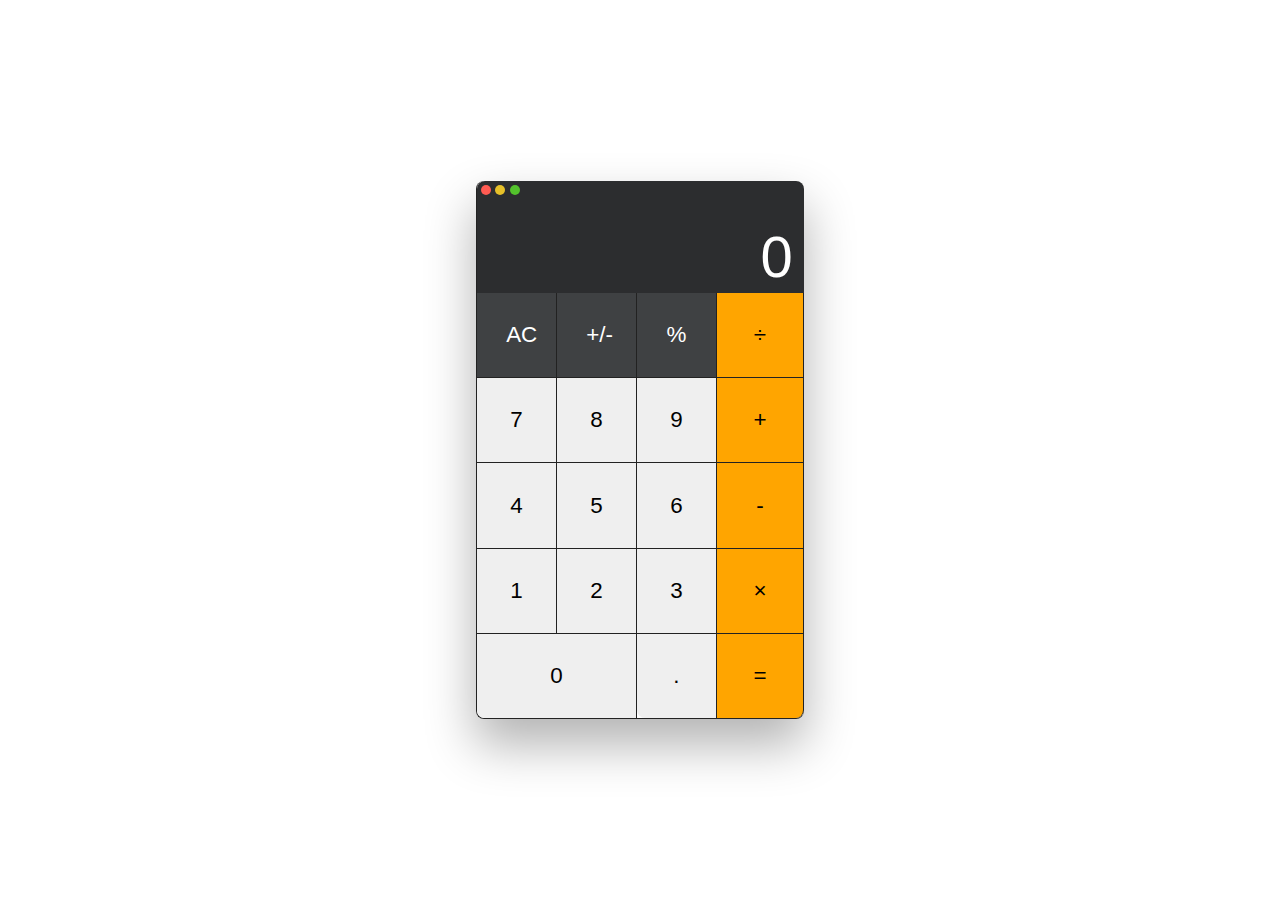
==== index.html @ 4de892c5 "Initial commit" ====
<!DOCTYPE html>
<html lang="en">

<head>
  <meta charset="UTF-8">
  <meta http-equiv="X-UA-Compatible" content="IE=edge">
  <meta name="viewport" content="width=device-width, initial-scale=1.0">
  <link rel="stylesheet" href="style.css">
  <title>Document</title>
</head>

<body>
  <article class="calculator">
    <section class="result-container">
      <nav class="navigation">
        <span class="close"></span>
        <span class="minimize"></span>
        <span class="zoom"></span>
      </nav>
      <div class="result" id="result">0</div>
    </section>
    <section class="contents">
      <section class="numbers">
        <section class="clear">
          <button id="ac" class="number">AC</button>
          <button id="ac" class="number">+/-</button>
          <button id="ac" class="number">%</button>

        </section>
        <div class="first-row">
          <button class="number">7</button>
          <button class="number">8</button>
          <button class="number">9</button>
        </div>
        <div class="second-row">
          <button class="number">4</button>
          <button class="number">5</button>
          <button class="number">6</button>
        </div>
        <div class="third-row">
          <button class="number">1</button>
          <button class="number">2</button>
          <button class="number">3</button>
        </div>
        <div class="fourth-row">
          <button id="long" class="number">0</button>
          <button class="number">.</button>
        </div>
      </section>
      <section class="operators">
        <button class="operator">÷</button>
        <button class="operator">+</button>
        <button class="operator">-</button>
        <button class="operator">×</button>
        <button class="operator">=</button>
      </section>
    </section>
  </article>
  <script src="script.js"></script>
</body>


</html>
---- style.css ----
html,
body {
  height: 100%;
  min-height: 100%;

  margin: 0;
  padding: 0;
  background-color: #fff;
  display: flex;
  justify-content: center;
  align-items: center;
}

* {
  font-family: -apple-system, BlinkMacSystemFont, "Segoe UI", Roboto, Oxygen,
    Ubuntu, Cantarell, "Open Sans", "Helvetica Neue", sans-serif;
  margin: 0;
  padding: 0;
  border: 0;
  outline: 0;
  box-sizing: border-box;
  font-weight: 200;
}

button {
  cursor: pointer;
}

.calculator {
  width: 20.5rem;
  border-left: 1px solid #222;
  border-bottom: 1px solid #222;
  border-radius: 0.5rem;
  box-shadow: 0px 25px 50px 1px rgb(0 0 0 / 30%);
}

.calculator .result-container {
  height: 7rem;
  background: #2c2d2f;
  border-radius: 0.5rem 0.5rem 0 0;
}

.calculator .result-container .navigation {
  margin-left: 4px;
}

.calculator .result-container .navigation > * {
  display: inline-block;
  width: 10px;
  height: 10px;
  border-radius: 50%;
}

.calculator .result-container .navigation .close {
  background: #ff5b52;
}

.calculator .result-container .navigation .minimize {
  background: #e6c029;
}

.calculator .result-container .navigation .zoom {
  background: #53c22c;
}

.calculator .result-container .result {
  padding: 0.3rem 0.7rem;
  height: calc(100% - 1rem);
  display: flex;
  justify-content: flex-end;
  align-items: flex-end;
  text-align: right;
  color: #fff;
  font-size: 3.625rem;
}

.calculator .contents {
  display: flex;
}

.calculator .contents button:hover {
  background: white;
}

.calculator .contents button:active {
  box-shadow: 0 0 10px 0 rgb(0 0 0 / 15%) inset;
}

.calculator .contents .clear #ac {
  background: #3f4143;
  color: white;
}

.calculator .contents .clear #ac:hover {
  background: #666666;
}

.calculator .contents .clear #ac:active {
  box-shadow: 0 0 10px 0 rgb(0 0 0 / 20%) inset;
}

.calculator .contents .clear,
.calculator .contents .numbers {
  display: flex;
  flex-direction: column;
  width: 15rem;
}

.calculator .contents .operators {
  display: flex;
  flex-direction: column;
  width: 100%;
}

.calculator .contents .numbers .first-row,
.calculator .contents .numbers .second-row,
.calculator .contents .numbers .third-row,
.calculator .contents .numbers .fourth-row,
.calculator .contents .numbers .clear {
  display: flex;
  flex-direction: row;
}

.calculator .contents .operators .operator {
  background: orange;
}

.calculator .contents .operators .operator:hover {
  background: rgb(199, 176, 133);
}

.calculator .contents .operators .operator:last-child {
  border-radius: 0 0 0.5rem 0;
  border-right: 1px solid #222;
  padding: 1.825rem 0;
  font-size: 1.4rem;
}

.calculator .contents .numbers .clear #ac,
.calculator .contents .operator:not(:last-child) {
  border-right: 1px solid #222;
  border-bottom: 1px solid #222;
  padding: 1.825rem;
  font-size: 1.4rem;
}

.calculator .contents .numbers .number {
  border-right: 1px solid #222;
  border-bottom: 1px solid #222;
  width: 5rem;
  padding: 1.825rem 0;
  font-size: 1.4rem;
}

.calculator .contents .numbers .clear {
  width: 100%;
}

.calculator .contents .numbers .fourth-row .number {
  border-bottom: 0;
}

.calculator .contents .numbers .fourth-row .number {
  width: 100%;
  border-radius: 0 0 0 0.5rem;
}

#long {
  width: 480px;
}
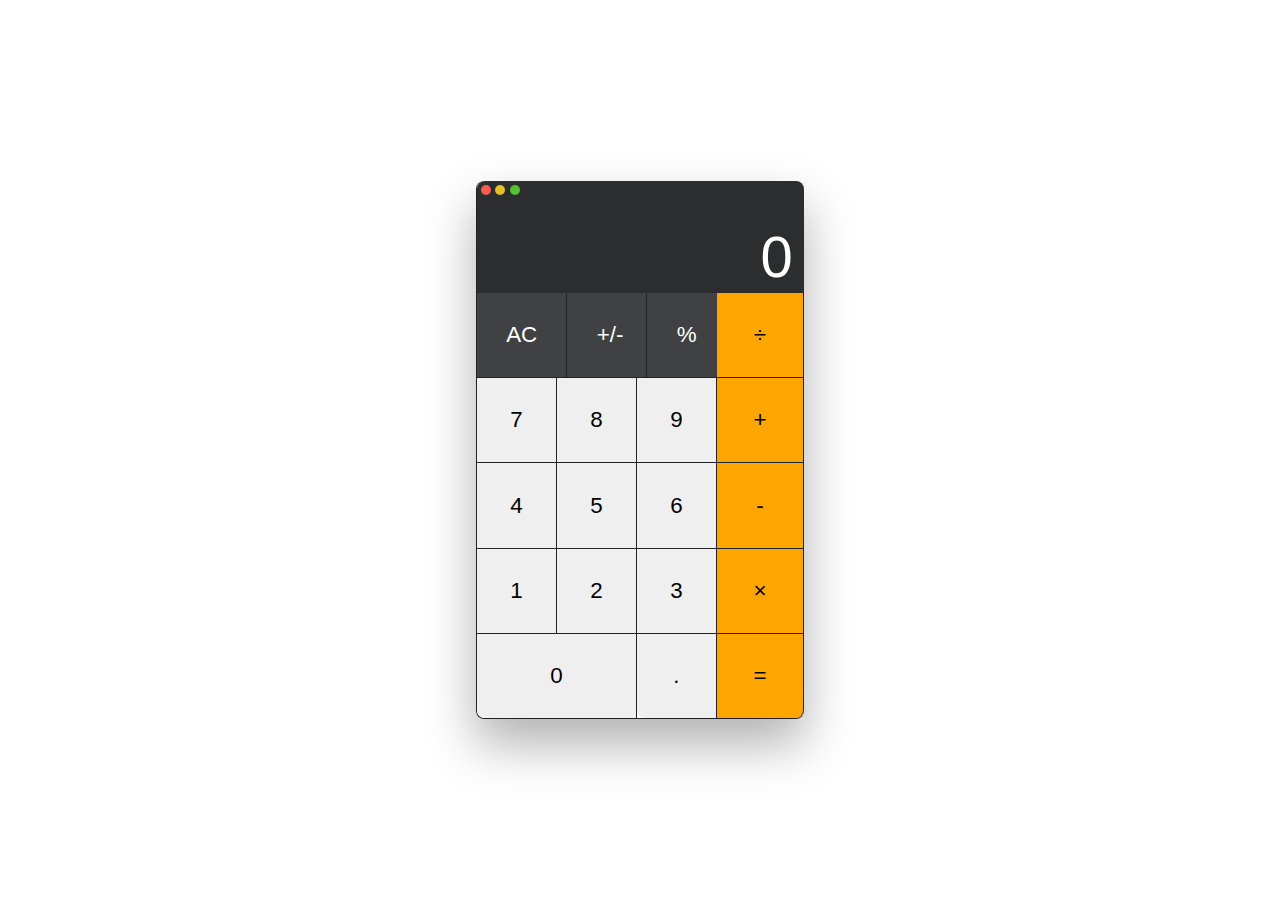
==== commit 61838b93: "feat: +enter&AC button run" ====
--- a/index.html
+++ b/index.html
@@ -22,7 +22,7 @@
     <section class="contents">
       <section class="numbers">
         <section class="clear">
-          <button id="ac" class="number">AC</button>
+          <button id="ac" class="clear_ac">AC</button>
           <button id="ac" class="number">+/-</button>
           <button id="ac" class="number">%</button>
 
@@ -52,7 +52,7 @@
         <button class="operator">+</button>
         <button class="operator">-</button>
         <button class="operator">×</button>
-        <button class="operator">=</button>
+        <button class="calculation operator ">=</button>
       </section>
     </section>
   </article>
